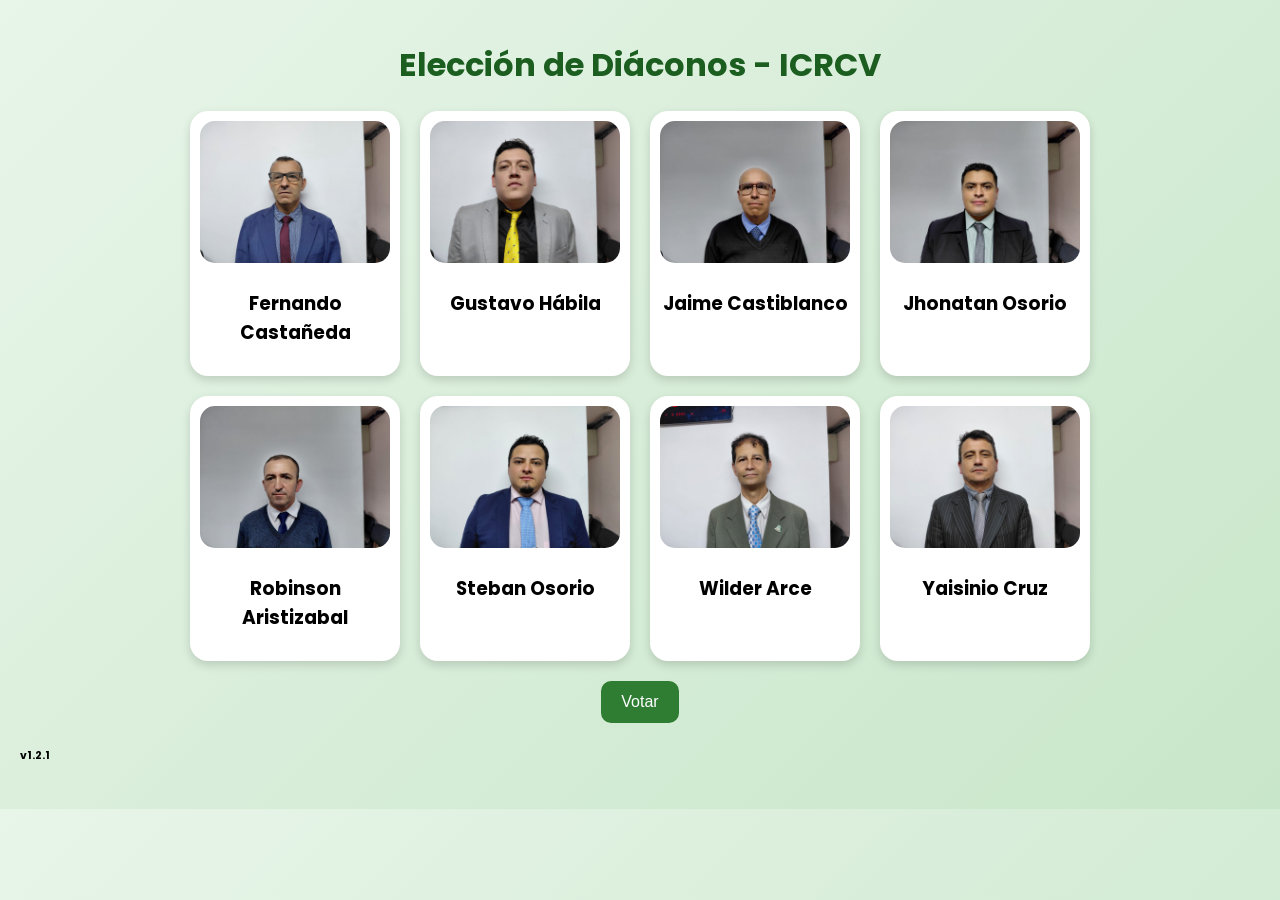
==== fronts/candidatos.html @ 737b59bf "remove package" ====
<!DOCTYPE html>
<html lang="es">
<head>

<meta charset="UTF-8">
<meta name="viewport" content="width=device-width, initial-scale=1.0">

<title>Votación Diáconos</title>

<link rel="stylesheet" href="../styles/candidatos.css">

<link href="https://fonts.googleapis.com/css2?family=Poppins:wght@300;400;600&display=swap" rel="stylesheet">

<script defer src="../logics/candidatos.js"></script>

</head>

<body>

<h1>Elección de Diáconos - ICRCV</h1>

<div class="grid" id="candidatos"></div>

<div class="center">
<button onclick="irConfirmacion()">Votar</button>
</div>

<h6>v1.2.1</h6>

</body>
</html>
---- styles/candidatos.css ----
body{
font-family:Poppins,sans-serif;
background:linear-gradient(135deg,#e8f5e9,#c8e6c9);
margin:0;
padding:20px;
}

h1{
text-align:center;
color:#1b5e20;
}

.grid{
display:grid;
grid-template-columns:repeat(auto-fit,minmax(200px,1fr));
gap:20px;
max-width:900px;
margin:auto;
}

.card{
background:white;
border-radius:18px;
padding:10px;
text-align:center;
box-shadow:0 4px 10px rgba(0,0,0,0.15);
cursor:pointer;
}

.card img{
width:100%;
border-radius:15px;
}

.selected{
border:4px solid #2e7d32;
}

.center{
text-align:center;
margin-top:20px;
}

button{
padding:12px 20px;
border:none;
border-radius:10px;
font-size:16px;
cursor:pointer;
background:#2e7d32;
color:white;
}
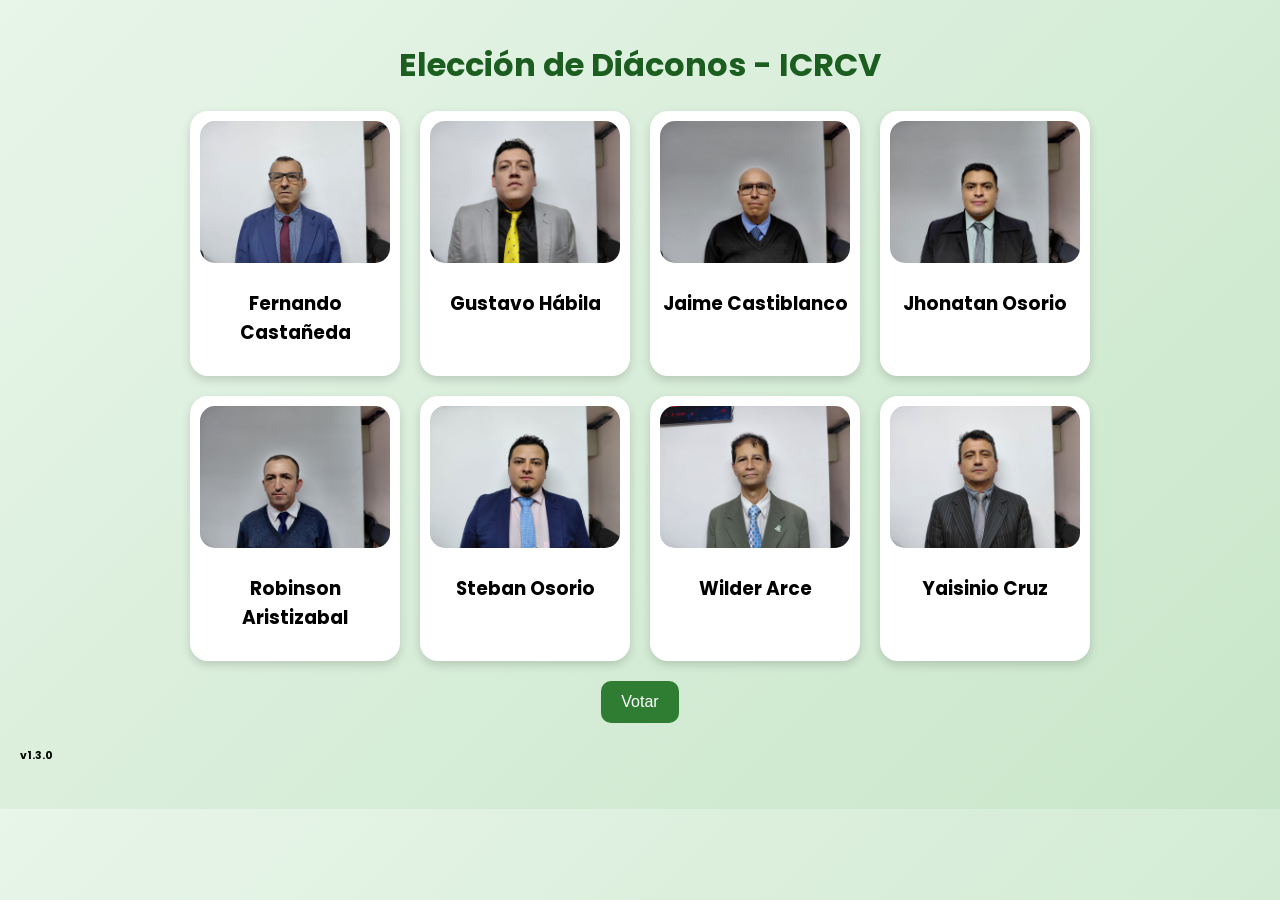
==== commit a50fc0aa: "PX V1.3.0" ====
--- a/fronts/candidatos.html
+++ b/fronts/candidatos.html
@@ -25,7 +25,7 @@
 <button onclick="irConfirmacion()">Votar</button>
 </div>
 
-<h6>v1.2.1</h6>
+<h6>v1.3.0</h6>
 
 </body>
 </html>
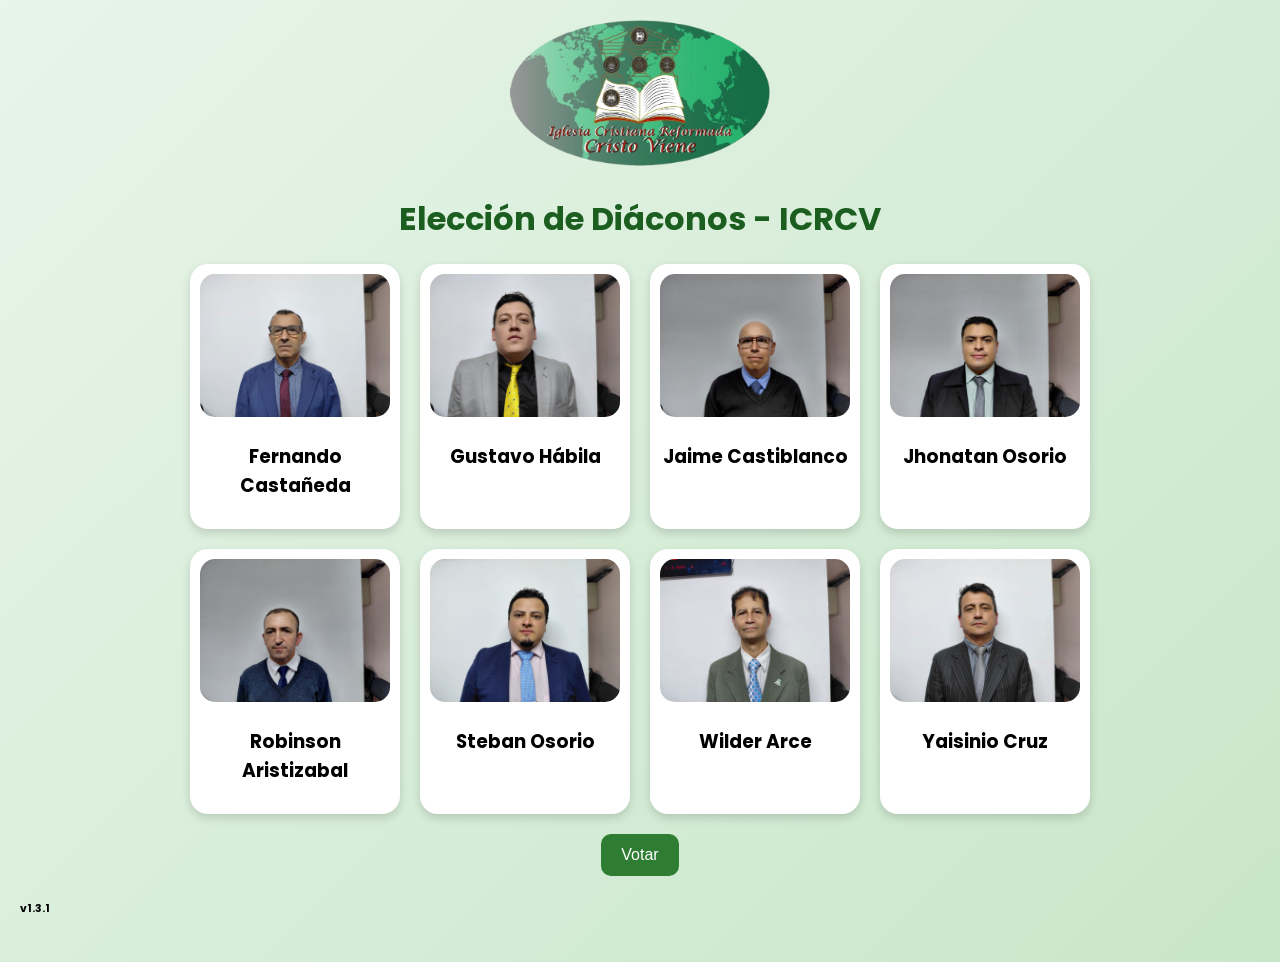
==== commit 2b5a51d6: "Format v1.3.1" ====
--- a/fronts/candidatos.html
+++ b/fronts/candidatos.html
@@ -1,31 +1,37 @@
 <!DOCTYPE html>
 <html lang="es">
+
 <head>
 
-<meta charset="UTF-8">
-<meta name="viewport" content="width=device-width, initial-scale=1.0">
+    <meta charset="UTF-8">
+    <meta name="viewport" content="width=device-width, initial-scale=1.0">
 
-<title>Votación Diáconos</title>
+    <title>Votación Diáconos</title>
+    <link rel="icon" type="image/png" href="../Logos/logoICRCV.jpg">
+    <div class="logo">
+        <img src="../Logos/logoICRCV.jpg">
+    </div>
 
-<link rel="stylesheet" href="../styles/candidatos.css">
+    <link rel="stylesheet" href="../styles/candidatos.css">
 
-<link href="https://fonts.googleapis.com/css2?family=Poppins:wght@300;400;600&display=swap" rel="stylesheet">
+    <link href="https://fonts.googleapis.com/css2?family=Poppins:wght@300;400;600&display=swap" rel="stylesheet">
 
-<script defer src="../logics/candidatos.js"></script>
+    <script defer src="../logics/candidatos.js"></script>
 
 </head>
 
 <body>
 
-<h1>Elección de Diáconos - ICRCV</h1>
+    <h1>Elección de Diáconos - ICRCV</h1>
 
-<div class="grid" id="candidatos"></div>
+    <div class="grid" id="candidatos"></div>
 
-<div class="center">
-<button onclick="irConfirmacion()">Votar</button>
-</div>
+    <div class="center">
+        <button onclick="irConfirmacion()">Votar</button>
+    </div>
 
-<h6>v1.3.0</h6>
+    <h6>v1.3.1</h6>
 
 </body>
+
 </html>
--- a/styles/candidatos.css
+++ b/styles/candidatos.css
@@ -1,52 +1,60 @@
-body{
-font-family:Poppins,sans-serif;
-background:linear-gradient(135deg,#e8f5e9,#c8e6c9);
-margin:0;
-padding:20px;
+body {
+    font-family: Poppins, sans-serif;
+    background: linear-gradient(135deg, #e8f5e9, #c8e6c9);
+    margin: 0;
+    padding: 20px;
 }
 
-h1{
-text-align:center;
-color:#1b5e20;
+.logo {
+    text-align: center;
 }
 
-.grid{
-display:grid;
-grid-template-columns:repeat(auto-fit,minmax(200px,1fr));
-gap:20px;
-max-width:900px;
-margin:auto;
+.logo img {
+    width: 260px;
 }
 
-.card{
-background:white;
-border-radius:18px;
-padding:10px;
-text-align:center;
-box-shadow:0 4px 10px rgba(0,0,0,0.15);
-cursor:pointer;
+h1 {
+    text-align: center;
+    color: #1b5e20;
 }
 
-.card img{
-width:100%;
-border-radius:15px;
+.grid {
+    display: grid;
+    grid-template-columns: repeat(auto-fit, minmax(200px, 1fr));
+    gap: 20px;
+    max-width: 900px;
+    margin: auto;
 }
 
-.selected{
-border:4px solid #2e7d32;
+.card {
+    background: white;
+    border-radius: 18px;
+    padding: 10px;
+    text-align: center;
+    box-shadow: 0 4px 10px rgba(0, 0, 0, 0.15);
+    cursor: pointer;
 }
 
-.center{
-text-align:center;
-margin-top:20px;
+.card img {
+    width: 100%;
+    border-radius: 15px;
 }
 
-button{
-padding:12px 20px;
-border:none;
-border-radius:10px;
-font-size:16px;
-cursor:pointer;
-background:#2e7d32;
-color:white;
+.selected {
+    border: 4px solid #2e7d32;
+}
+
+.center {
+    text-align: center;
+    margin-top: 20px;
+}
+
+button {
+    padding: 12px 20px;
+    border: none;
+    border-radius: 10px;
+    font-size: 16px;
+    cursor: pointer;
+    background: #2e7d32;
+    color: white;
 }
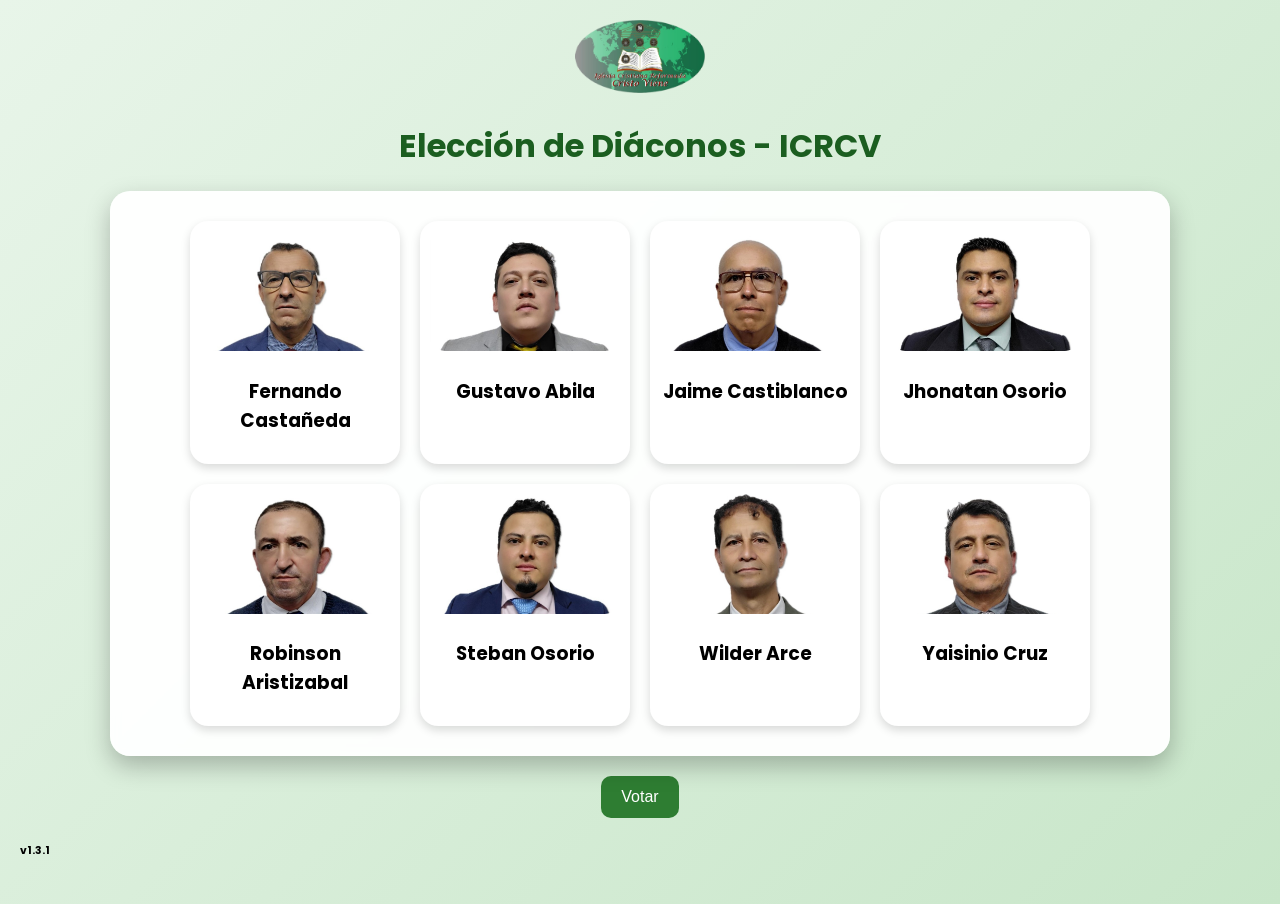
==== commit c667b7f8: "update images" ====
--- a/fronts/candidatos.html
+++ b/fronts/candidatos.html
@@ -24,7 +24,9 @@
 
     <h1>Elección de Diáconos - ICRCV</h1>
 
-    <div class="grid" id="candidatos"></div>
+    <div class="panel-candidatos">
+        <div class="grid" id="candidatos"></div>
+    </div>
 
     <div class="center">
         <button onclick="irConfirmacion()">Votar</button>
--- a/styles/candidatos.css
+++ b/styles/candidatos.css
@@ -10,7 +10,7 @@
 }
 
 .logo img {
-    width: 260px;
+    width: 130px;
 }
 
 h1 {
@@ -37,11 +37,13 @@
 
 .card img {
     width: 100%;
+    height: 120px;
+    object-fit: cover;
     border-radius: 15px;
 }
 
 .selected {
-    border: 4px solid #2e7d32;
+    border: 4px solid #4fc7b3;
 }
 
 .center {
@@ -57,4 +59,23 @@
     cursor: pointer;
     background: #2e7d32;
     color: white;
+}
+
+.card {
+    transition: transform 0.2s, box-shadow 0.2s;
+}
+
+.card:hover {
+    transform: scale(1.03);
+    box-shadow: 0 6px 16px rgba(0, 0, 0, 0.2);
+}
+
+.panel-candidatos {
+    background: rgba(255, 255, 255, 0.95);
+    backdrop-filter: blur(5px);
+    border-radius: 20px;
+    padding: 30px;
+    max-width: 1000px;
+    margin: auto;
+    box-shadow: 0 10px 25px rgba(0, 0, 0, 0.25);
 }
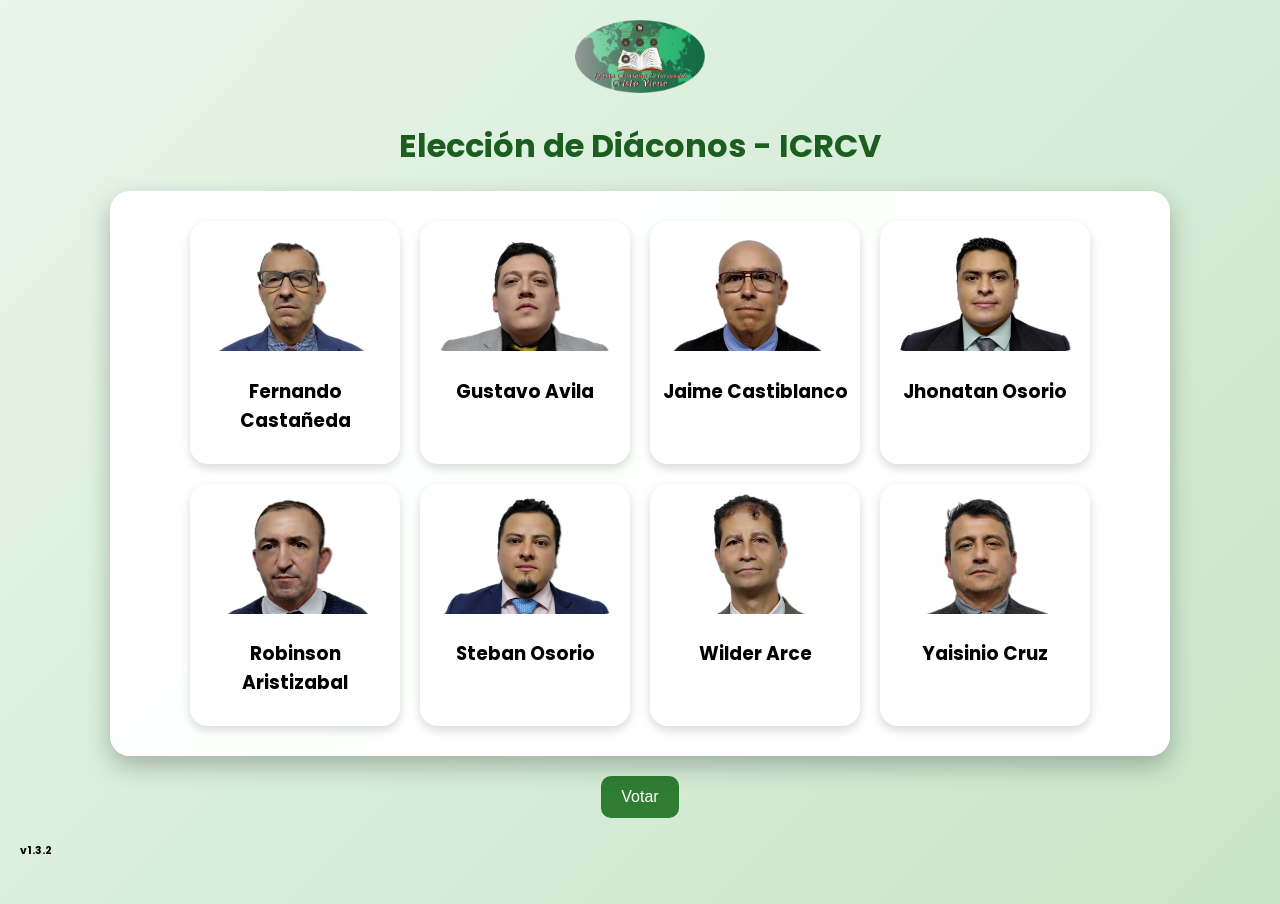
==== commit 6cf084fc: "update version 1.3.2" ====
--- a/fronts/candidatos.html
+++ b/fronts/candidatos.html
@@ -32,7 +32,7 @@
         <button onclick="irConfirmacion()">Votar</button>
     </div>
 
-    <h6>v1.3.1</h6>
+    <h6>v1.3.2</h6>
 
 </body>
 
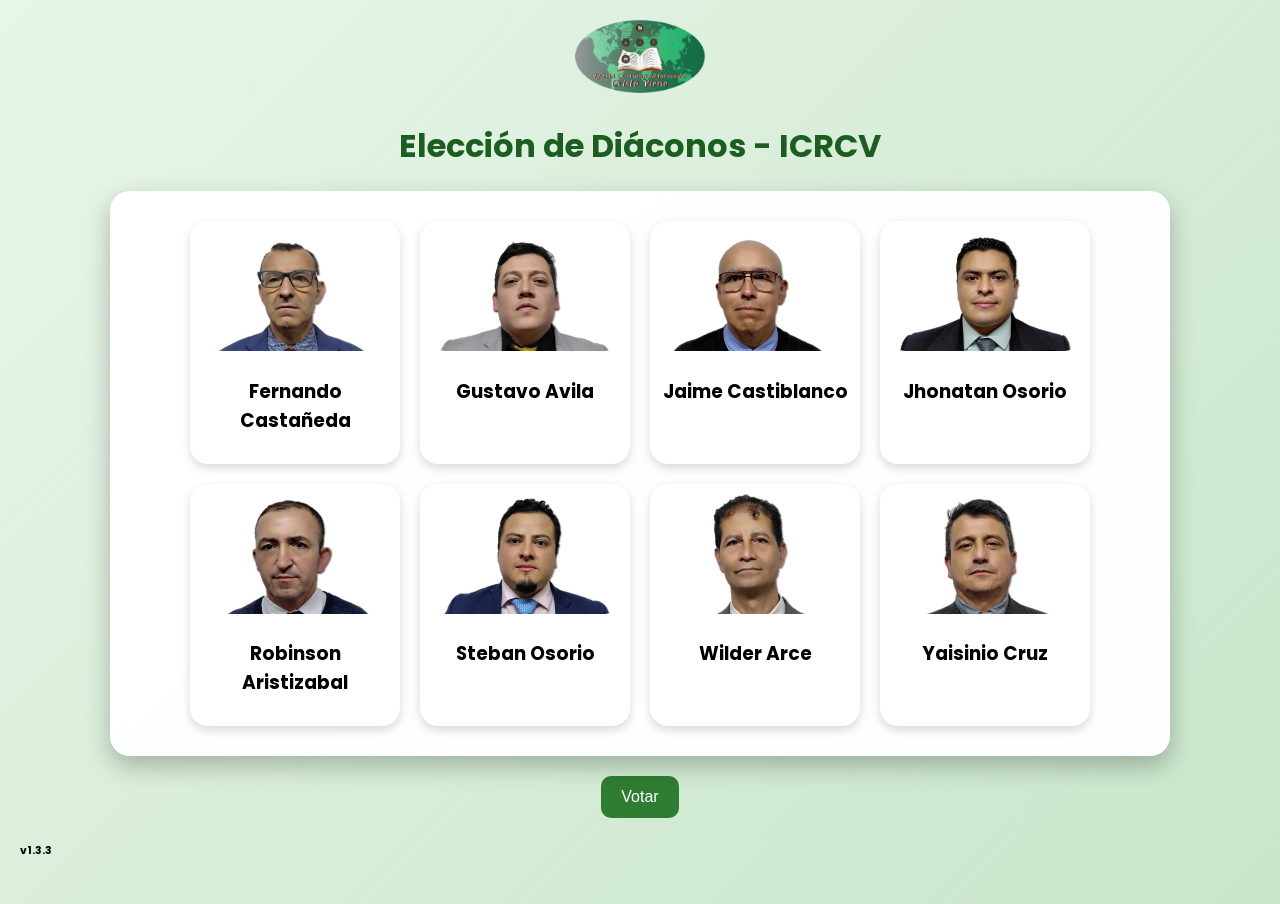
==== commit 4726dcb3: "name Avila" ====
--- a/fronts/candidatos.html
+++ b/fronts/candidatos.html
@@ -32,7 +32,7 @@
         <button onclick="irConfirmacion()">Votar</button>
     </div>
 
-    <h6>v1.3.2</h6>
+    <h6>v1.3.3</h6>
 
 </body>
 
